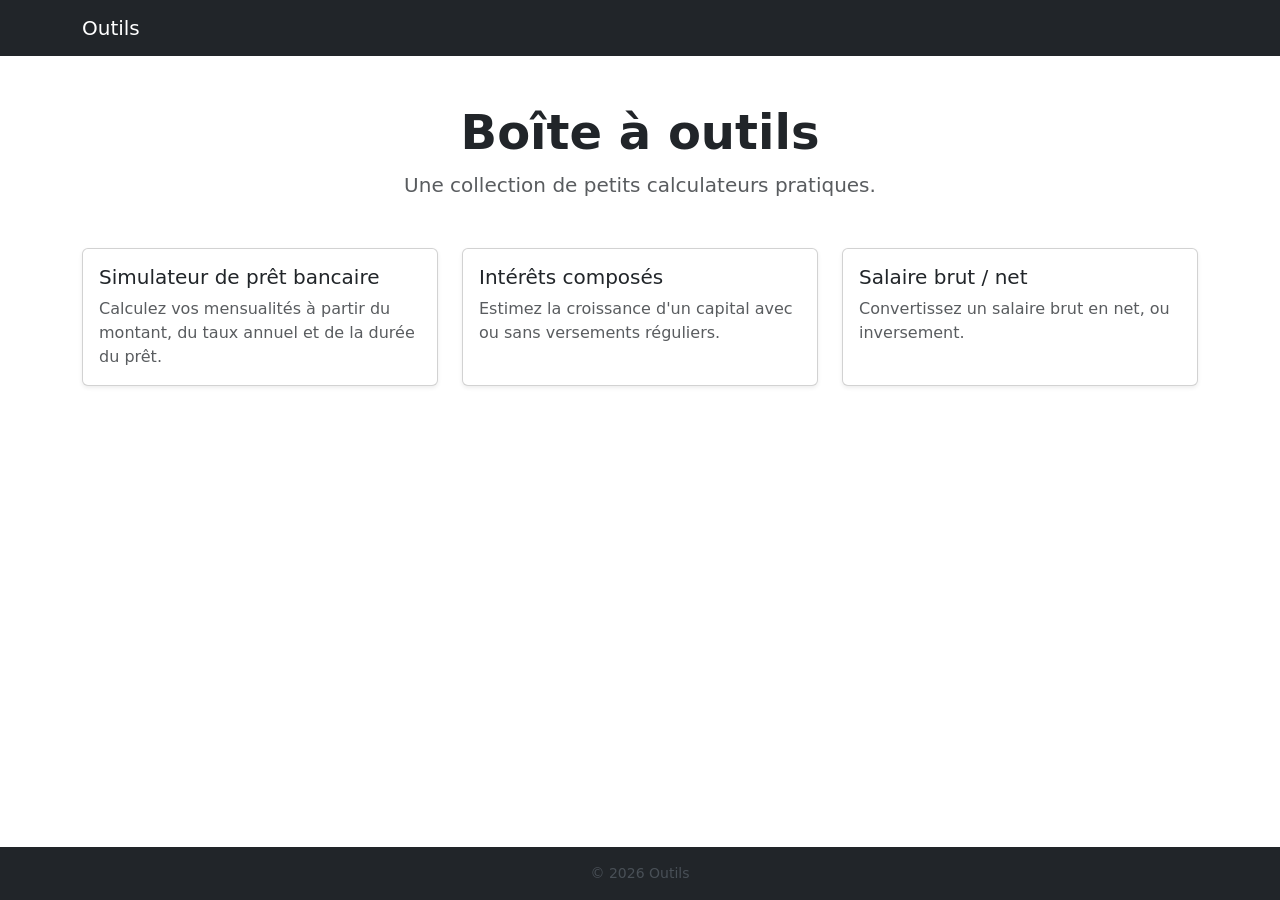
==== index.html @ 109345f7 "Initial commit: homepage + 3 tools (prêt, intérêts composés, salaire brut/net)" ====
<!doctype html>
<html lang="fr">
<head>
  <meta charset="UTF-8">
  <meta name="viewport" content="width=device-width, initial-scale=1">
  <title>Outils &mdash; Boîte à outils</title>
  <link href="https://cdn.jsdelivr.net/npm/bootstrap@5.3.3/dist/css/bootstrap.min.css" rel="stylesheet">
  <link href="assets/css/style.css" rel="stylesheet">
</head>
<body>

  <nav class="navbar navbar-expand-lg navbar-dark bg-dark">
    <div class="container">
      <a class="navbar-brand" href="index.html">Outils</a>
    </div>
  </nav>

  <main class="container py-5">
    <div class="text-center mb-5">
      <h1 class="display-5 fw-bold">Boîte à outils</h1>
      <p class="lead text-body-secondary">Une collection de petits calculateurs pratiques.</p>
    </div>

    <div class="row row-cols-1 row-cols-md-3 g-4">
      <div class="col">
        <a href="pret/index.html" class="text-decoration-none text-reset">
          <div class="card h-100 shadow-sm tool-card">
            <div class="card-body">
              <h5 class="card-title">Simulateur de prêt bancaire</h5>
              <p class="card-text text-body-secondary">Calculez vos mensualités à partir du montant, du taux annuel et de la durée du prêt.</p>
            </div>
          </div>
        </a>
      </div>

      <div class="col">
        <a href="interets-composes/index.html" class="text-decoration-none text-reset">
          <div class="card h-100 shadow-sm tool-card">
            <div class="card-body">
              <h5 class="card-title">Intérêts composés</h5>
              <p class="card-text text-body-secondary">Estimez la croissance d'un capital avec ou sans versements réguliers.</p>
            </div>
          </div>
        </a>
      </div>

      <div class="col">
        <a href="salaire/index.html" class="text-decoration-none text-reset">
          <div class="card h-100 shadow-sm tool-card">
            <div class="card-body">
              <h5 class="card-title">Salaire brut / net</h5>
              <p class="card-text text-body-secondary">Convertissez un salaire brut en net, ou inversement.</p>
            </div>
          </div>
        </a>
      </div>
    </div>
  </main>

  <footer class="bg-dark text-light-emphasis py-3">
    <div class="container text-center small">
      &copy; <span id="year"></span> Outils
    </div>
  </footer>

  <script src="https://cdn.jsdelivr.net/npm/bootstrap@5.3.3/dist/js/bootstrap.bundle.min.js"></script>
  <script>
    document.getElementById('year').textContent = new Date().getFullYear();
  </script>
</body>
</html>
---- assets/css/style.css ----
body {
  min-height: 100vh;
  display: flex;
  flex-direction: column;
}

main {
  flex: 1;
}

.tool-card {
  transition: transform 0.15s ease, box-shadow 0.15s ease;
}

.tool-card:hover {
  transform: translateY(-3px);
  box-shadow: 0 0.5rem 1rem rgba(0, 0, 0, 0.1);
}

.result-box {
  background-color: var(--bs-tertiary-bg);
  border-radius: 0.5rem;
}
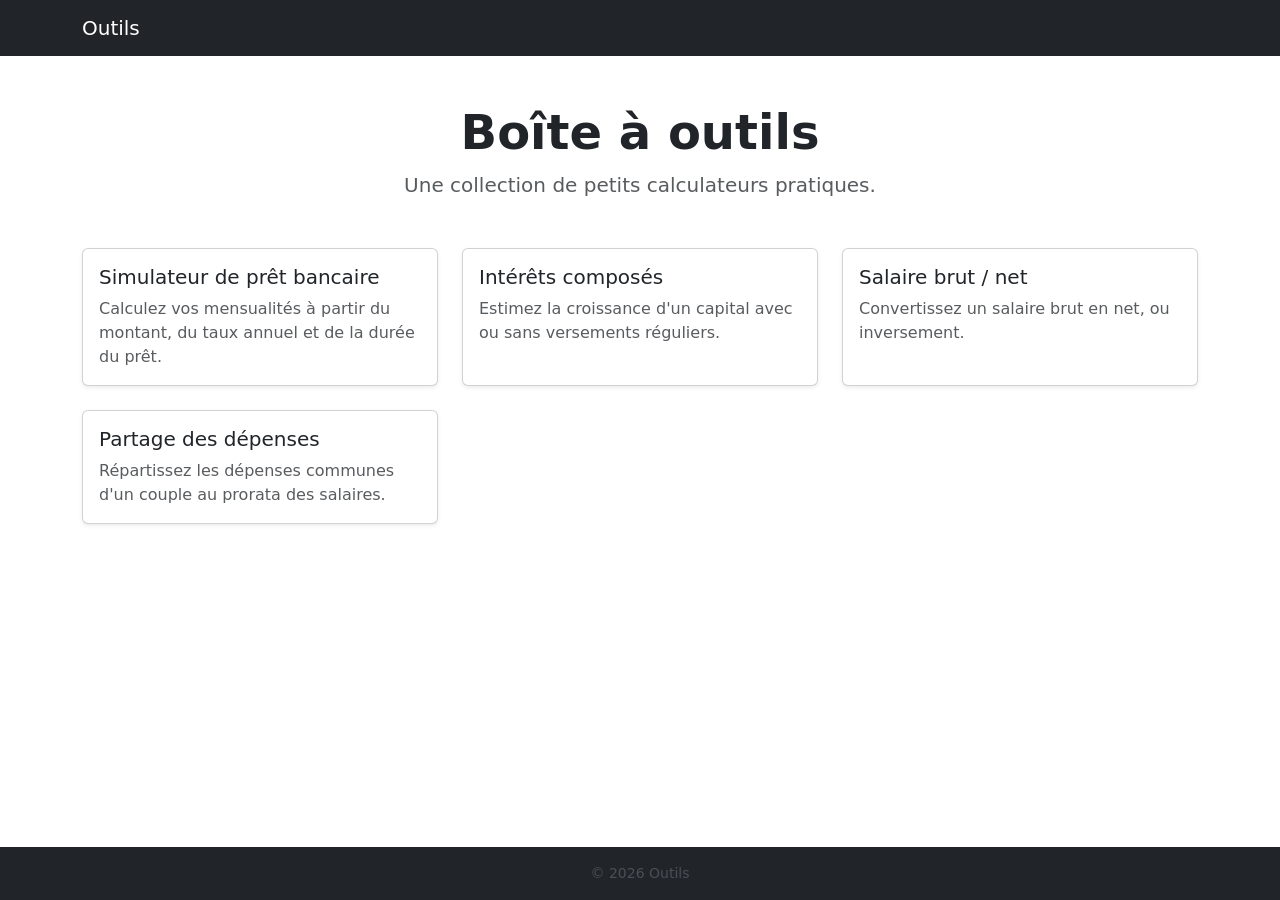
==== commit 2b8164db: "Ajout de l'outil de partage des dépenses (répartition proportionnelle aux salaires)" ====
--- a/index.html
+++ b/index.html
@@ -54,6 +54,17 @@
           </div>
         </a>
       </div>
+
+      <div class="col">
+        <a href="partage-depenses/index.html" class="text-decoration-none text-reset">
+          <div class="card h-100 shadow-sm tool-card">
+            <div class="card-body">
+              <h5 class="card-title">Partage des dépenses</h5>
+              <p class="card-text text-body-secondary">Répartissez les dépenses communes d'un couple au prorata des salaires.</p>
+            </div>
+          </div>
+        </a>
+      </div>
     </div>
   </main>
 
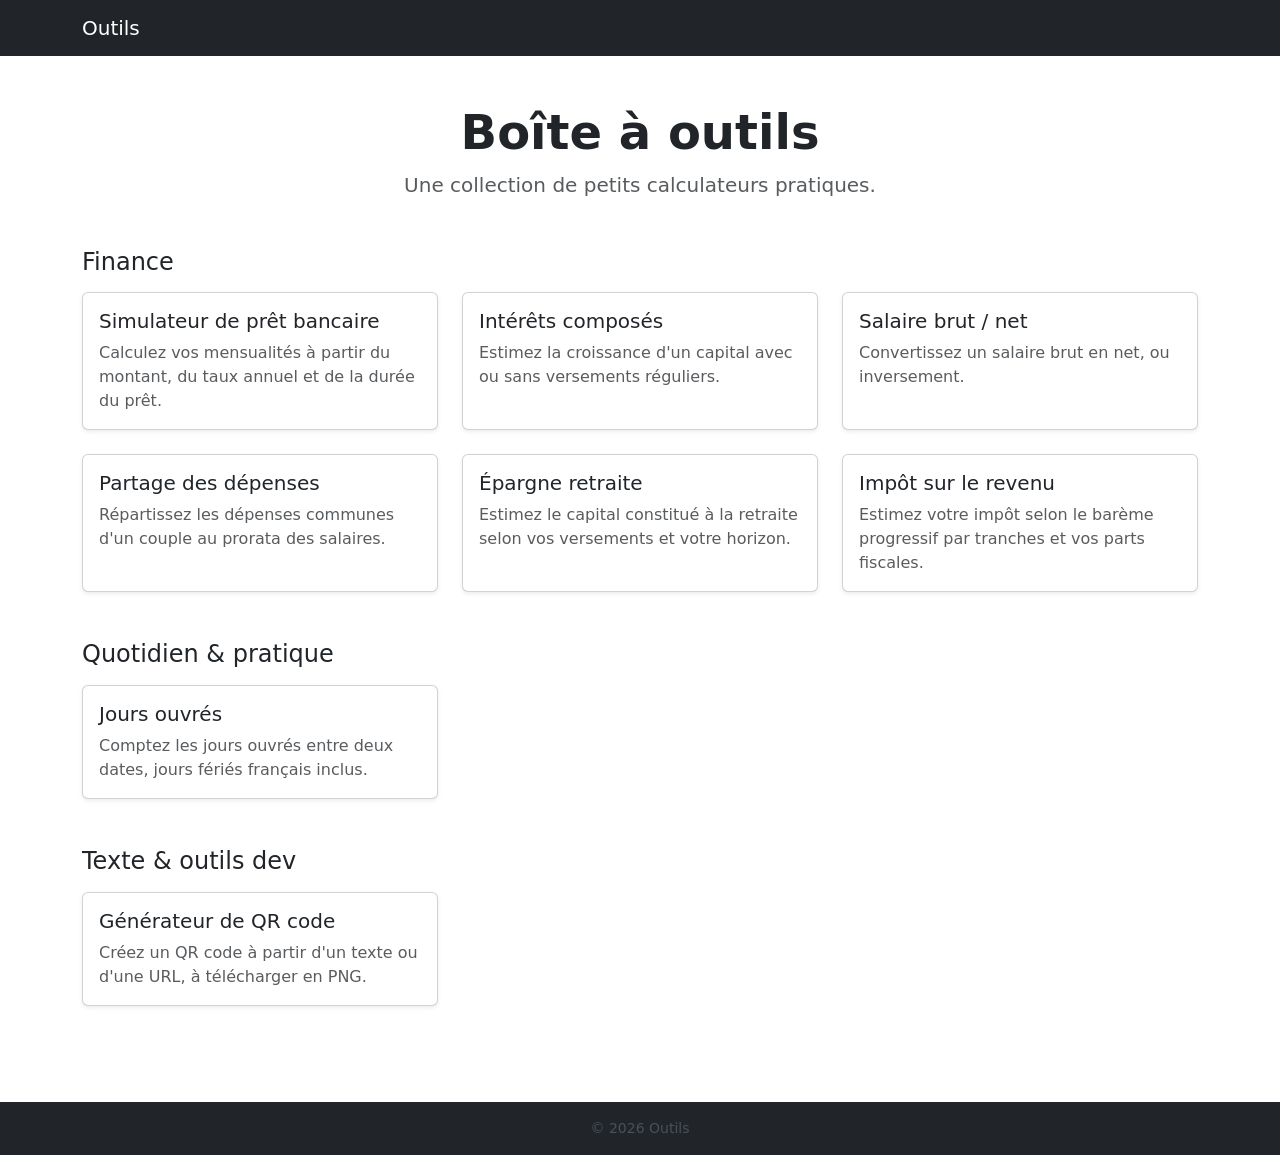
==== commit 5384c921: "Ajout de 4 outils (épargne retraite, impôt revenu, jours ouvrés, QR code) et réorganisation de l'acc" ====
--- a/index.html
+++ b/index.html
@@ -21,51 +21,108 @@
       <p class="lead text-body-secondary">Une collection de petits calculateurs pratiques.</p>
     </div>
 
-    <div class="row row-cols-1 row-cols-md-3 g-4">
-      <div class="col">
-        <a href="pret/index.html" class="text-decoration-none text-reset">
-          <div class="card h-100 shadow-sm tool-card">
-            <div class="card-body">
-              <h5 class="card-title">Simulateur de prêt bancaire</h5>
-              <p class="card-text text-body-secondary">Calculez vos mensualités à partir du montant, du taux annuel et de la durée du prêt.</p>
+    <section class="mb-5">
+      <h2 class="h4 mb-3">Finance</h2>
+      <div class="row row-cols-1 row-cols-md-3 g-4">
+        <div class="col">
+          <a href="pret/index.html" class="text-decoration-none text-reset">
+            <div class="card h-100 shadow-sm tool-card">
+              <div class="card-body">
+                <h5 class="card-title">Simulateur de prêt bancaire</h5>
+                <p class="card-text text-body-secondary">Calculez vos mensualités à partir du montant, du taux annuel et de la durée du prêt.</p>
+              </div>
             </div>
-          </div>
-        </a>
+          </a>
+        </div>
+
+        <div class="col">
+          <a href="interets-composes/index.html" class="text-decoration-none text-reset">
+            <div class="card h-100 shadow-sm tool-card">
+              <div class="card-body">
+                <h5 class="card-title">Intérêts composés</h5>
+                <p class="card-text text-body-secondary">Estimez la croissance d'un capital avec ou sans versements réguliers.</p>
+              </div>
+            </div>
+          </a>
+        </div>
+
+        <div class="col">
+          <a href="salaire/index.html" class="text-decoration-none text-reset">
+            <div class="card h-100 shadow-sm tool-card">
+              <div class="card-body">
+                <h5 class="card-title">Salaire brut / net</h5>
+                <p class="card-text text-body-secondary">Convertissez un salaire brut en net, ou inversement.</p>
+              </div>
+            </div>
+          </a>
+        </div>
+
+        <div class="col">
+          <a href="partage-depenses/index.html" class="text-decoration-none text-reset">
+            <div class="card h-100 shadow-sm tool-card">
+              <div class="card-body">
+                <h5 class="card-title">Partage des dépenses</h5>
+                <p class="card-text text-body-secondary">Répartissez les dépenses communes d'un couple au prorata des salaires.</p>
+              </div>
+            </div>
+          </a>
+        </div>
+
+        <div class="col">
+          <a href="epargne-retraite/index.html" class="text-decoration-none text-reset">
+            <div class="card h-100 shadow-sm tool-card">
+              <div class="card-body">
+                <h5 class="card-title">Épargne retraite</h5>
+                <p class="card-text text-body-secondary">Estimez le capital constitué à la retraite selon vos versements et votre horizon.</p>
+              </div>
+            </div>
+          </a>
+        </div>
+
+        <div class="col">
+          <a href="impot-revenu/index.html" class="text-decoration-none text-reset">
+            <div class="card h-100 shadow-sm tool-card">
+              <div class="card-body">
+                <h5 class="card-title">Impôt sur le revenu</h5>
+                <p class="card-text text-body-secondary">Estimez votre impôt selon le barème progressif par tranches et vos parts fiscales.</p>
+              </div>
+            </div>
+          </a>
+        </div>
       </div>
+    </section>
 
-      <div class="col">
-        <a href="interets-composes/index.html" class="text-decoration-none text-reset">
-          <div class="card h-100 shadow-sm tool-card">
-            <div class="card-body">
-              <h5 class="card-title">Intérêts composés</h5>
-              <p class="card-text text-body-secondary">Estimez la croissance d'un capital avec ou sans versements réguliers.</p>
+    <section class="mb-5">
+      <h2 class="h4 mb-3">Quotidien &amp; pratique</h2>
+      <div class="row row-cols-1 row-cols-md-3 g-4">
+        <div class="col">
+          <a href="jours-ouvres/index.html" class="text-decoration-none text-reset">
+            <div class="card h-100 shadow-sm tool-card">
+              <div class="card-body">
+                <h5 class="card-title">Jours ouvrés</h5>
+                <p class="card-text text-body-secondary">Comptez les jours ouvrés entre deux dates, jours fériés français inclus.</p>
+              </div>
             </div>
-          </div>
-        </a>
+          </a>
+        </div>
       </div>
+    </section>
 
-      <div class="col">
-        <a href="salaire/index.html" class="text-decoration-none text-reset">
-          <div class="card h-100 shadow-sm tool-card">
-            <div class="card-body">
-              <h5 class="card-title">Salaire brut / net</h5>
-              <p class="card-text text-body-secondary">Convertissez un salaire brut en net, ou inversement.</p>
+    <section class="mb-5">
+      <h2 class="h4 mb-3">Texte &amp; outils dev</h2>
+      <div class="row row-cols-1 row-cols-md-3 g-4">
+        <div class="col">
+          <a href="qr-code/index.html" class="text-decoration-none text-reset">
+            <div class="card h-100 shadow-sm tool-card">
+              <div class="card-body">
+                <h5 class="card-title">Générateur de QR code</h5>
+                <p class="card-text text-body-secondary">Créez un QR code à partir d'un texte ou d'une URL, à télécharger en PNG.</p>
+              </div>
             </div>
-          </div>
-        </a>
+          </a>
+        </div>
       </div>
-
-      <div class="col">
-        <a href="partage-depenses/index.html" class="text-decoration-none text-reset">
-          <div class="card h-100 shadow-sm tool-card">
-            <div class="card-body">
-              <h5 class="card-title">Partage des dépenses</h5>
-              <p class="card-text text-body-secondary">Répartissez les dépenses communes d'un couple au prorata des salaires.</p>
-            </div>
-          </div>
-        </a>
-      </div>
-    </div>
+    </section>
   </main>
 
   <footer class="bg-dark text-light-emphasis py-3">
--- a/assets/css/style.css
+++ b/assets/css/style.css
@@ -1,5 +1,6 @@
 body {
   min-height: 100vh;
+  min-height: 100dvh;
   display: flex;
   flex-direction: column;
 }
